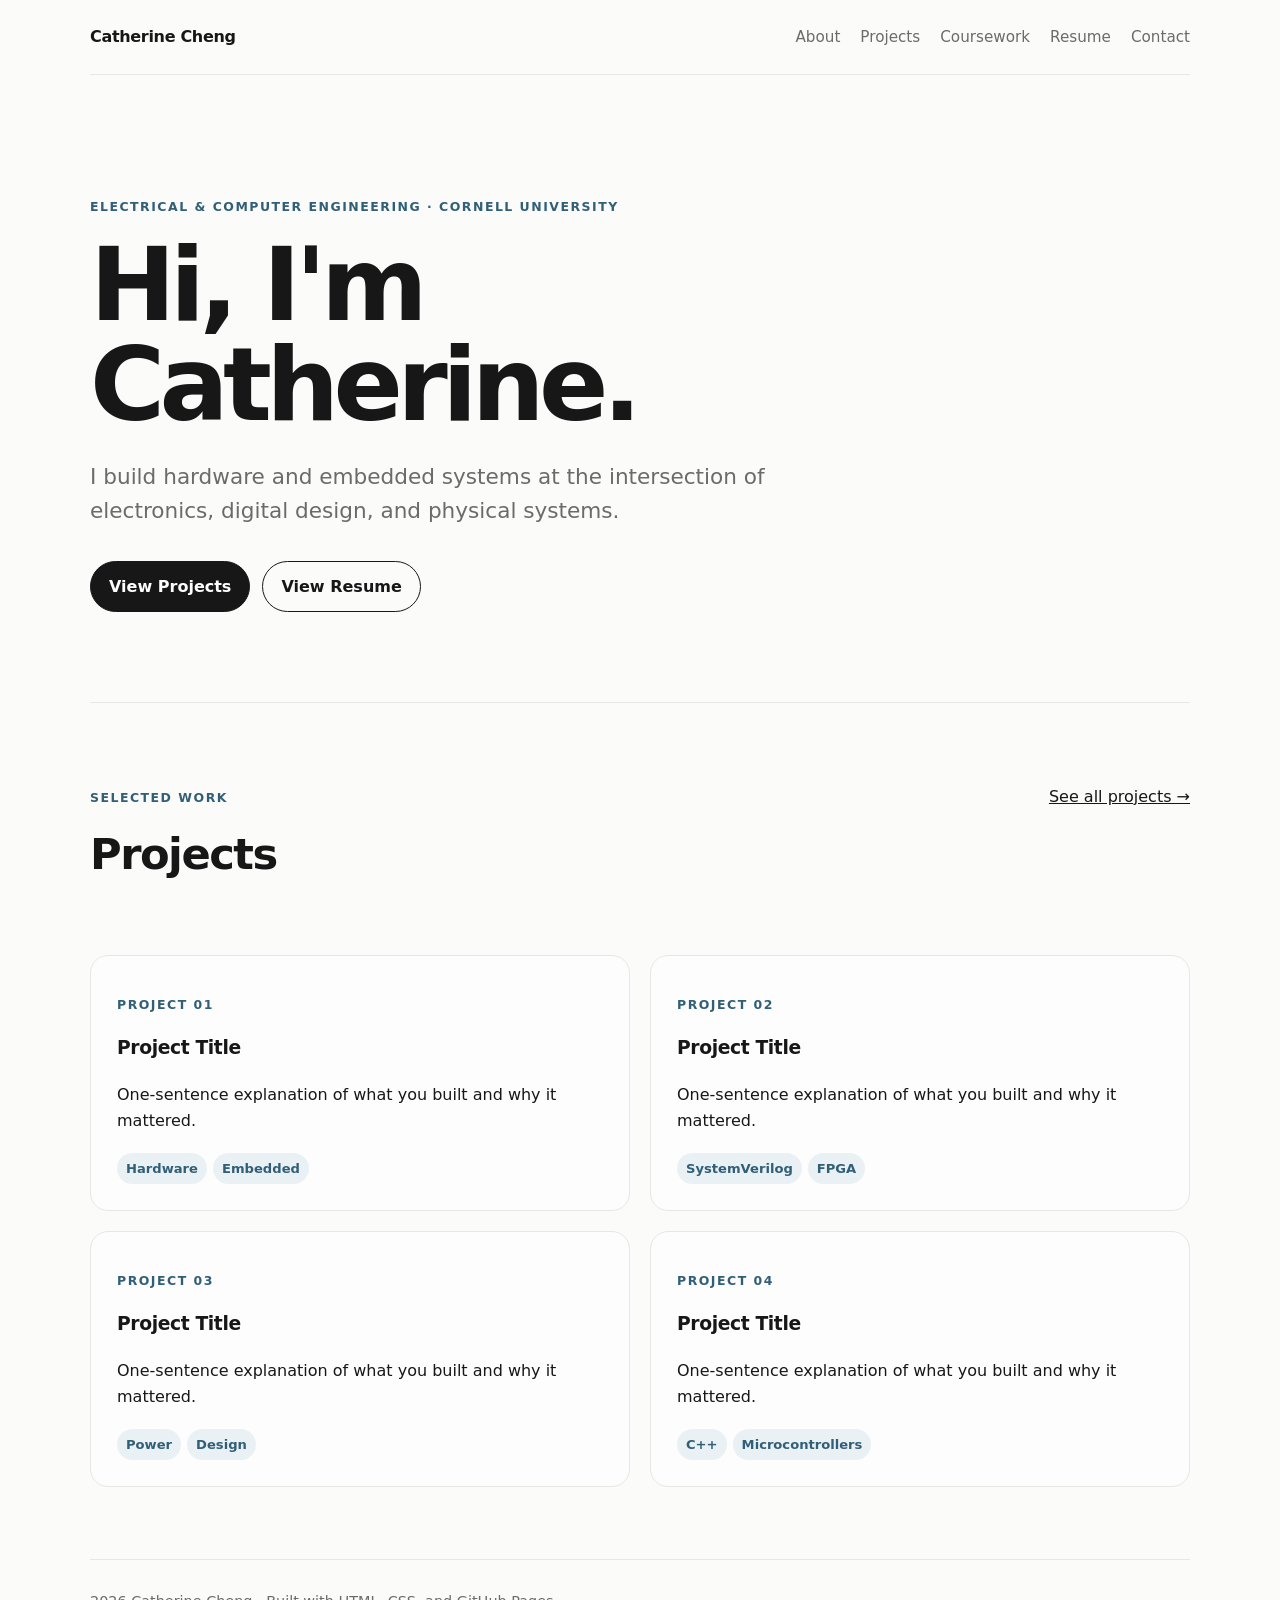
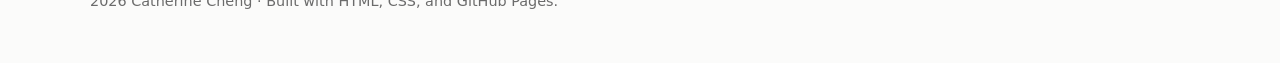
==== index.html @ 4ba86ce7 "Added initial files" ====
<!doctype html>
<html lang="en">
<head>
  <meta charset="utf-8">
  <meta name="viewport" content="width=device-width, initial-scale=1">
  <meta name="description" content="Catherine Cheng — Electrical and Computer Engineering portfolio.">
  <title>Catherine Cheng | ECE Portfolio</title>
  <link rel="stylesheet" href="css/styles.css">
</head>
<body>
<header class="site-header">
  <a class="brand" href="index.html">Catherine Cheng</a>
  <nav class="nav">
    <a href="about.html">About</a>
    <a href="projects.html">Projects</a>
    <a href="coursework.html">Coursework</a>
    <a href="resume.html">Resume</a>
    <a href="contact.html">Contact</a>
  </nav>
</header>
<main>
  <section class="hero">
    <p class="eyebrow">Electrical & Computer Engineering · Cornell University</p>
    <h1>Hi, I'm Catherine.</h1>
    <p class="lead">I build hardware and embedded systems at the intersection of electronics, digital design, and physical systems.</p>
    <div class="actions">
      <a class="button primary" href="projects.html">View Projects</a>
      <a class="button secondary" href="resume.html">View Resume</a>
    </div>
  </section>

  <section class="section">
    <div class="section-heading">
      <div>
        <p class="eyebrow">Selected work</p>
        <h2>Projects</h2>
      </div>
      <a href="projects.html">See all projects →</a>
    </div>

    <div class="grid">
      <article class="card">
        <a href="projects/project-one.html">
          <p class="eyebrow">Project 01</p>
          <h3>Project Title</h3>
          <p>One-sentence explanation of what you built and why it mattered.</p>
          <span class="tag">Hardware</span><span class="tag">Embedded</span>
        </a>
      </article>

      <article class="card">
        <a href="projects/project-two.html">
          <p class="eyebrow">Project 02</p>
          <h3>Project Title</h3>
          <p>One-sentence explanation of what you built and why it mattered.</p>
          <span class="tag">SystemVerilog</span><span class="tag">FPGA</span>
        </a>
      </article>

      <article class="card">
        <a href="projects/project-three.html">
          <p class="eyebrow">Project 03</p>
          <h3>Project Title</h3>
          <p>One-sentence explanation of what you built and why it mattered.</p>
          <span class="tag">Power</span><span class="tag">Design</span>
        </a>
      </article>

      <article class="card">
        <a href="projects/project-four.html">
          <p class="eyebrow">Project 04</p>
          <h3>Project Title</h3>
          <p>One-sentence explanation of what you built and why it mattered.</p>
          <span class="tag">C++</span><span class="tag">Microcontrollers</span>
        </a>
      </article>
    </div>
  </section>
</main>
<footer>
  <span id="year"></span> Catherine Cheng · Built with HTML, CSS, and GitHub Pages.
</footer>
<script src="js/main.js"></script>
</body>
</html>
---- css/styles.css ----
:root {
  --bg: #fbfbfa;
  --text: #171717;
  --muted: #6b6b6b;
  --line: #e7e7e3;
  --accent: #315f78;
  --accent-soft: #eaf1f4;
  --max-width: 1100px;
}

* { box-sizing: border-box; }

html { scroll-behavior: smooth; }

body {
  margin: 0;
  font-family: Inter, ui-sans-serif, system-ui, -apple-system, BlinkMacSystemFont, "Segoe UI", sans-serif;
  background: var(--bg);
  color: var(--text);
  line-height: 1.6;
}

a { color: inherit; }

.site-header {
  width: min(var(--max-width), calc(100% - 40px));
  margin: 0 auto;
  padding: 24px 0;
  display: flex;
  justify-content: space-between;
  align-items: center;
  gap: 24px;
  border-bottom: 1px solid var(--line);
}

.brand {
  font-weight: 750;
  text-decoration: none;
  letter-spacing: -0.02em;
}

.nav {
  display: flex;
  gap: 20px;
  flex-wrap: wrap;
}

.nav a {
  color: var(--muted);
  text-decoration: none;
  font-size: 0.95rem;
}

.nav a:hover { color: var(--accent); }

main {
  width: min(var(--max-width), calc(100% - 40px));
  margin: 0 auto;
}

.hero {
  padding: 110px 0 90px;
  max-width: 820px;
}

.eyebrow {
  color: var(--accent);
  font-weight: 700;
  text-transform: uppercase;
  letter-spacing: 0.12em;
  font-size: 0.78rem;
}

h1 {
  font-size: clamp(3rem, 8vw, 6.4rem);
  line-height: 0.98;
  letter-spacing: -0.055em;
  margin: 18px 0 24px;
}

h2 {
  font-size: clamp(1.8rem, 4vw, 2.7rem);
  letter-spacing: -0.035em;
  margin-top: 0;
}

h3 { letter-spacing: -0.02em; }

.lead {
  font-size: clamp(1.1rem, 2vw, 1.35rem);
  color: var(--muted);
  max-width: 700px;
}

.actions {
  display: flex;
  gap: 12px;
  margin-top: 32px;
  flex-wrap: wrap;
}

.button {
  display: inline-block;
  padding: 12px 18px;
  border-radius: 999px;
  text-decoration: none;
  border: 1px solid var(--text);
  font-weight: 650;
}

.button.primary {
  color: white;
  background: var(--text);
}

.button.secondary:hover { background: var(--accent-soft); }

.section {
  padding: 72px 0;
  border-top: 1px solid var(--line);
}

.section-heading {
  display: flex;
  justify-content: space-between;
  gap: 24px;
  align-items: baseline;
  margin-bottom: 30px;
}

.grid {
  display: grid;
  grid-template-columns: repeat(2, minmax(0, 1fr));
  gap: 20px;
}

.card {
  border: 1px solid var(--line);
  border-radius: 18px;
  padding: 26px;
  min-height: 230px;
  background: rgba(255,255,255,0.45);
  transition: transform 160ms ease, border-color 160ms ease;
}

.card:hover {
  transform: translateY(-3px);
  border-color: #c9d8df;
}

.card a {
  text-decoration: none;
}

.tag {
  display: inline-block;
  margin: 4px 6px 0 0;
  padding: 5px 9px;
  border-radius: 999px;
  background: var(--accent-soft);
  color: var(--accent);
  font-size: 0.82rem;
  font-weight: 650;
}

.page-header {
  padding: 85px 0 45px;
  max-width: 800px;
}

.page-header h1 {
  font-size: clamp(2.8rem, 7vw, 5.4rem);
}

.content {
  max-width: 780px;
  padding-bottom: 90px;
}

.content section {
  padding: 28px 0;
  border-top: 1px solid var(--line);
}

.project-hero {
  padding: 80px 0 48px;
}

.project-image {
  aspect-ratio: 16 / 8;
  border: 1px solid var(--line);
  border-radius: 18px;
  display: grid;
  place-items: center;
  color: var(--muted);
  background: linear-gradient(135deg, #f3f6f7, #fafafa);
  margin-bottom: 48px;
}

footer {
  width: min(var(--max-width), calc(100% - 40px));
  margin: 0 auto;
  border-top: 1px solid var(--line);
  padding: 30px 0 50px;
  color: var(--muted);
  font-size: 0.9rem;
}

@media (max-width: 720px) {
  .site-header {
    align-items: flex-start;
    flex-direction: column;
  }

  .nav { gap: 14px; }

  .hero { padding: 75px 0 60px; }

  .grid { grid-template-columns: 1fr; }

  .section-heading {
    align-items: flex-start;
    flex-direction: column;
  }
}
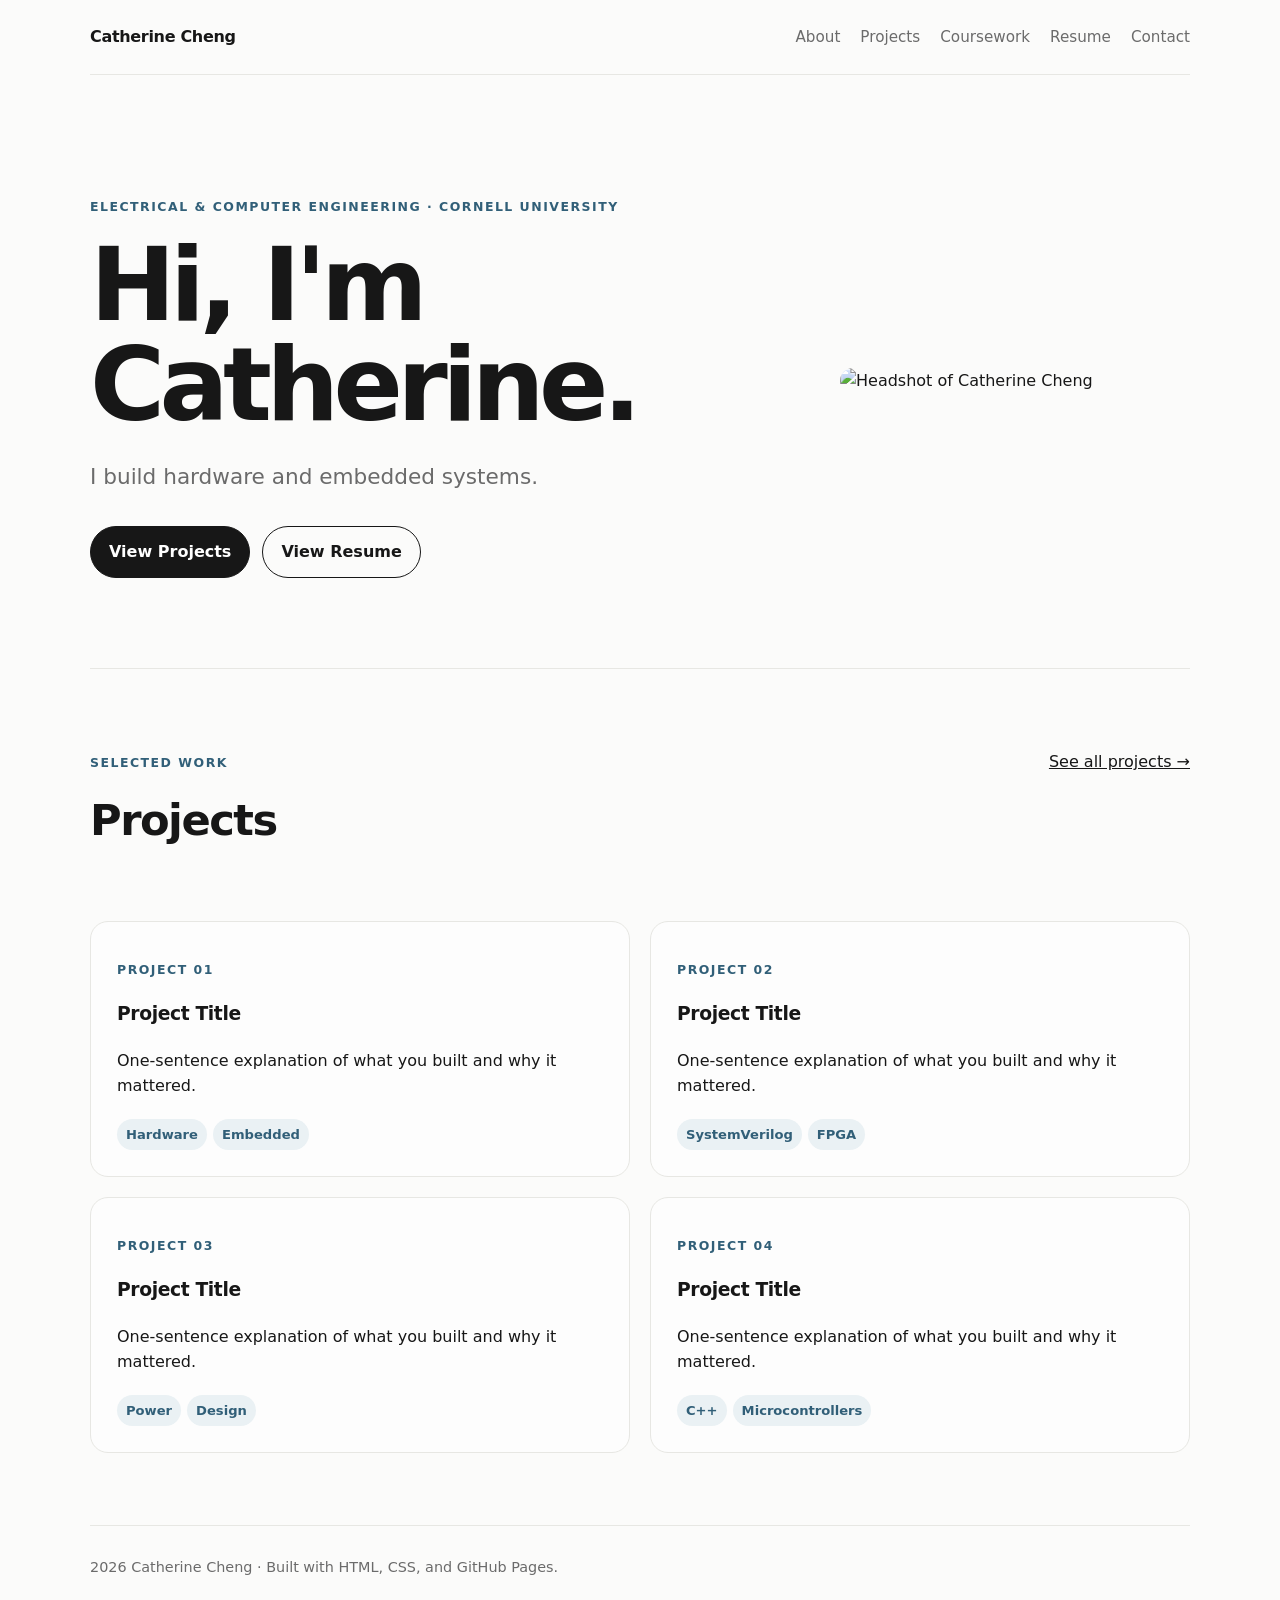
==== commit 82154bb5: "initial tiny rv1 project draft completed" ====
--- a/index.html
+++ b/index.html
@@ -20,12 +20,30 @@
 </header>
 <main>
   <section class="hero">
-    <p class="eyebrow">Electrical & Computer Engineering · Cornell University</p>
-    <h1>Hi, I'm Catherine.</h1>
-    <p class="lead">I build hardware and embedded systems at the intersection of electronics, digital design, and physical systems.</p>
-    <div class="actions">
-      <a class="button primary" href="projects.html">View Projects</a>
-      <a class="button secondary" href="resume.html">View Resume</a>
+    <div class="hero-content">
+
+      <div class="hero-text">
+        <p class="eyebrow">
+          Electrical & Computer Engineering · Cornell University
+        </p>
+
+        <h1>Hi, I'm Catherine.</h1>
+
+        <p class="lead">
+          I build hardware and embedded systems.
+        </p>
+
+        <div class="actions">
+          <a class="button primary" href="projects.html">View Projects</a>
+          <a class="button secondary" href="resume.html">View Resume</a>
+        </div>
+      </div>
+
+      <div class="hero-photo">
+        <img src="assets/images/headshot.jpg"
+            alt="Headshot of Catherine Cheng">
+      </div>
+
     </div>
   </section>
 
--- a/css/styles.css
+++ b/css/styles.css
@@ -168,8 +168,10 @@
   max-width: 800px;
 }
 
-.page-header h1 {
-  font-size: clamp(2.8rem, 7vw, 5.4rem);
+.project-intro h1 {
+  font-size: clamp(2.4rem, 4vw, 4rem);
+  line-height: 1.1;
+  margin-bottom: 28px;
 }
 
 .content {
@@ -223,3 +225,213 @@
     flex-direction: column;
   }
 }
+
+/* Homepage hero with headshot */
+
+.hero {
+  max-width: none;
+}
+
+.hero-content {
+  display: flex;
+  align-items: center;
+  justify-content: flex-start;
+  gap: 50px;
+}
+
+.hero-text {
+  flex: 1;
+  max-width: 700px;
+}
+
+.hero-photo {
+  flex-shrink: 0;
+}
+
+.hero-photo img {
+  width: 260px;
+  height: auto;
+  border-radius: 18px;
+  display: block;
+}
+
+/* Stack the photo and text on smaller screens */
+@media (max-width: 800px) {
+  .hero-content {
+    flex-direction: column-reverse;
+    align-items: flex-start;
+    gap: 40px;
+  }
+
+  .hero-photo img {
+    width: 240px;
+    height: 300px;
+  }
+}
+
+/* =========================
+   PROJECT PAGES
+   ========================= */
+
+.project-section {
+  padding: 55px 0 70px;
+  border-top: 1px solid var(--line);
+}
+
+.project-split {
+  display: grid;
+  grid-template-columns: minmax(0, 1fr) minmax(0, 1fr);
+  gap: 56px;
+  align-items: center;
+}
+
+.project-split.reverse .project-media {
+  order: 2;
+}
+
+.project-split.reverse .project-copy {
+  order: 1;
+}
+
+.project-copy {
+  max-width: 520px;
+}
+
+.project-copy p {
+  color: var(--muted);
+  font-size: 1.02rem;
+}
+
+.project-media img {
+  width: 100%;
+  max-height: 430px;
+  object-fit: contain;
+  border-radius: 14px;
+  border: 1px solid var(--line);
+  background: white;
+}
+
+.project-media figcaption {
+  margin-top: 10px;
+  color: var(--muted);
+  font-size: 0.88rem;
+  line-height: 1.5;
+}
+
+.critical-path-box {
+  margin-top: 22px;
+  padding: 16px 18px;
+  border-radius: 12px;
+  background: var(--accent-soft);
+  font-size: 0.92rem;
+  line-height: 1.55;
+}
+
+.figure-grid {
+  display: grid;
+  grid-template-columns: repeat(2, minmax(0, 1fr));
+  gap: 24px;
+  margin-top: 28px;
+}
+
+.figure-grid img {
+  width: 100%;
+  max-height: 320px;
+  object-fit: contain;
+}
+
+@media (max-width: 820px) {
+  .project-split,
+  .figure-grid {
+    grid-template-columns: 1fr;
+  }
+
+  .project-split.reverse .project-media,
+  .project-split.reverse .project-copy {
+    order: initial;
+  }
+
+  .project-copy {
+    max-width: none;
+  }
+}
+
+/* =========================================
+   RESTORE PROJECT STATS
+   ========================================= */
+
+.project-stats {
+  display: grid;
+  grid-template-columns: repeat(4, 1fr);
+  gap: 16px;
+  padding-bottom: 70px;
+}
+
+.stat-card {
+  border: 1px solid var(--line);
+  border-radius: 16px;
+  padding: 22px;
+  background: rgba(255, 255, 255, 0.45);
+}
+
+.stat-number {
+  display: block;
+  font-size: 1.7rem;
+  font-weight: 750;
+  letter-spacing: -0.03em;
+}
+
+.stat-label {
+  display: block;
+  margin-top: 4px;
+  color: var(--muted);
+  font-size: 0.9rem;
+}
+
+
+/* =========================================
+   RESTORE DESIGN TAKEAWAYS
+   ========================================= */
+
+.takeaway-grid {
+  display: grid;
+  grid-template-columns: repeat(3, 1fr);
+  gap: 18px;
+  margin-top: 30px;
+}
+
+.takeaway-card {
+  border: 1px solid var(--line);
+  border-radius: 16px;
+  padding: 24px;
+  background: rgba(255, 255, 255, 0.45);
+}
+
+.takeaway-card h3 {
+  margin-top: 0;
+}
+
+.takeaway-card p {
+  margin-bottom: 0;
+}
+
+
+/* =========================================
+   MOBILE
+   ========================================= */
+
+@media (max-width: 800px) {
+
+  .project-stats {
+    grid-template-columns: repeat(2, 1fr);
+  }
+
+  .takeaway-grid {
+    grid-template-columns: 1fr;
+  }
+
+}
+
+.project-tags {
+  margin-bottom: 50px;
+}
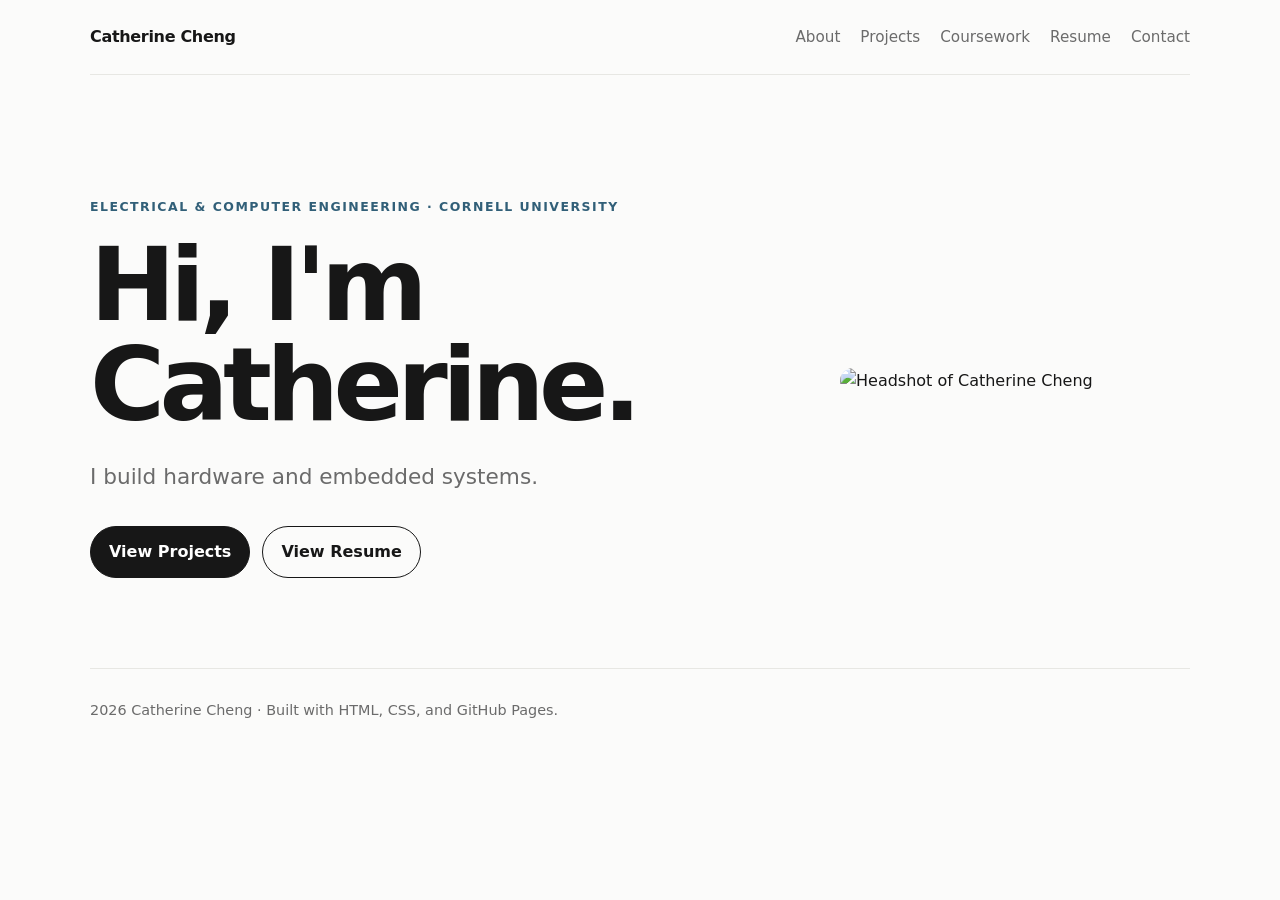
==== commit c3bd5e10: "test uart demo video" ====
--- a/index.html
+++ b/index.html
@@ -47,53 +47,6 @@
     </div>
   </section>
 
-  <section class="section">
-    <div class="section-heading">
-      <div>
-        <p class="eyebrow">Selected work</p>
-        <h2>Projects</h2>
-      </div>
-      <a href="projects.html">See all projects →</a>
-    </div>
-
-    <div class="grid">
-      <article class="card">
-        <a href="projects/project-one.html">
-          <p class="eyebrow">Project 01</p>
-          <h3>Project Title</h3>
-          <p>One-sentence explanation of what you built and why it mattered.</p>
-          <span class="tag">Hardware</span><span class="tag">Embedded</span>
-        </a>
-      </article>
-
-      <article class="card">
-        <a href="projects/project-two.html">
-          <p class="eyebrow">Project 02</p>
-          <h3>Project Title</h3>
-          <p>One-sentence explanation of what you built and why it mattered.</p>
-          <span class="tag">SystemVerilog</span><span class="tag">FPGA</span>
-        </a>
-      </article>
-
-      <article class="card">
-        <a href="projects/project-three.html">
-          <p class="eyebrow">Project 03</p>
-          <h3>Project Title</h3>
-          <p>One-sentence explanation of what you built and why it mattered.</p>
-          <span class="tag">Power</span><span class="tag">Design</span>
-        </a>
-      </article>
-
-      <article class="card">
-        <a href="projects/project-four.html">
-          <p class="eyebrow">Project 04</p>
-          <h3>Project Title</h3>
-          <p>One-sentence explanation of what you built and why it mattered.</p>
-          <span class="tag">C++</span><span class="tag">Microcontrollers</span>
-        </a>
-      </article>
-    </div>
-  </section>
 </main>
 <footer>
   <span id="year"></span> Catherine Cheng · Built with HTML, CSS, and GitHub Pages.
--- a/css/styles.css
+++ b/css/styles.css
@@ -274,7 +274,7 @@
    ========================= */
 
 .project-section {
-  padding: 55px 0 70px;
+  padding: 40px 0;
   border-top: 1px solid var(--line);
 }
 
@@ -434,4 +434,555 @@
 
 .project-tags {
   margin-bottom: 50px;
+}
+
+/* =========================
+   CHALLENGES & DEBUGGING
+   ========================= */
+
+.challenge-intro {
+  max-width: 720px;
+  color: var(--muted);
+  margin-bottom: 38px;
+}
+
+.challenge-list {
+  display: grid;
+  gap: 22px;
+}
+
+.challenge-item {
+  border: 1px solid var(--line);
+  border-radius: 16px;
+  padding: 30px;
+  background: rgba(255, 255, 255, 0.45);
+}
+
+.challenge-heading {
+  display: flex;
+  align-items: center;
+  gap: 14px;
+  margin-bottom: 18px;
+}
+
+.challenge-heading h3 {
+  margin: 0;
+  font-size: 1.25rem;
+}
+
+.challenge-number {
+  color: var(--accent);
+  font-size: 0.78rem;
+  font-weight: 700;
+  letter-spacing: 0.1em;
+}
+
+.challenge-item p {
+  max-width: 800px;
+}
+
+.solution-box {
+  margin-top: 22px;
+  padding: 16px 18px;
+  border-left: 3px solid var(--accent);
+  background: var(--accent-soft);
+  border-radius: 0 10px 10px 0;
+  font-size: 0.94rem;
+  line-height: 1.6;
+}
+
+@media (max-width: 800px) {
+  .challenge-item {
+    padding: 22px;
+  }
+}
+
+/* =========================
+   RESUME PAGE
+   ========================= */
+
+.resume-page {
+  width: min(900px, calc(100% - 40px));
+  margin: 0 auto;
+}
+
+.resume-header {
+  padding: 70px 0 35px;
+}
+
+.resume-title-row {
+  display: flex;
+  align-items: end;
+  justify-content: space-between;
+  gap: 30px;
+}
+
+.resume-title-row h1 {
+  margin-bottom: 10px;
+}
+
+.resume-title-row p {
+  margin-bottom: 0;
+  color: var(--muted);
+}
+
+.resume-viewer {
+  margin-bottom: 80px;
+  border: 1px solid var(--line);
+  border-radius: 14px;
+  overflow: hidden;
+  background: white;
+}
+
+.resume-viewer iframe {
+  display: block;
+  width: 100%;
+  height: 850px;
+  border: none;
+}
+
+@media (max-width: 800px) {
+
+  .resume-title-row {
+    align-items: flex-start;
+    flex-direction: column;
+  }
+
+  .resume-viewer iframe {
+    height: 750px;
+  }
+
+}
+
+/* =========================
+   COURSEWORK PAGE
+   ========================= */
+
+.coursework-page {
+  width: min(1000px, calc(100% - 40px));
+  margin: 0 auto;
+}
+
+.coursework-header {
+  padding: 65px 0 35px;
+  max-width: 760px;
+}
+
+.coursework-header h1 {
+  font-size: clamp(3rem, 7vw, 6rem);
+  line-height: 1;
+  margin-bottom: 16px;
+}
+
+.coursework-lead {
+  color: var(--muted);
+  font-size: 1.08rem;
+  max-width: 680px;
+}
+
+.course-grid {
+  display: grid;
+  grid-template-columns: repeat(2, minmax(0, 1fr));
+  gap: 16px;
+  padding-bottom: 80px;
+}
+
+.course-card {
+  border: 1px solid var(--line);
+  border-radius: 14px;
+  padding: 20px 22px;
+  background: rgba(255, 255, 255, 0.45);
+}
+
+.course-card h2 {
+  font-size: 1.08rem;
+  margin: 0 0 8px;
+  letter-spacing: -0.01em;
+}
+
+.course-card p {
+  margin: 0;
+  color: var(--muted);
+  font-size: 0.94rem;
+  line-height: 1.55;
+}
+
+@media (max-width: 760px) {
+  .course-grid {
+    grid-template-columns: 1fr;
+  }
+}
+
+/* =========================
+   PROJECT COVER IMAGES
+   ========================= */
+
+.project-card {
+  overflow: hidden;
+}
+
+.project-card > a {
+  display: block;
+  text-decoration: none;
+  color: inherit;
+}
+
+.project-cover {
+  width: 100%;
+  height: auto;
+  display: block;
+  margin: 18px 0;
+  border-radius: 12px;
+}
+
+.project-card-content {
+  padding: 22px;
+}
+
+.project-card-content h3 {
+  margin-top: 6px;
+  margin-bottom: 10px;
+}
+
+.project-card-content > p {
+  color: var(--muted);
+}
+
+.project-card-tags {
+  margin-top: 18px;
+}
+
+.feedback-grid {
+  display: grid;
+  grid-template-columns: repeat(2, 1fr);
+  gap: 14px;
+  margin: 25px 0;
+}
+
+.feedback-card {
+  border: 1px solid var(--line);
+  border-radius: 12px;
+  padding: 18px;
+  background: rgba(255, 255, 255, 0.45);
+}
+
+.feedback-card p {
+  margin: 6px 0 0;
+  color: var(--muted);
+}
+
+@media (max-width: 700px) {
+  .feedback-grid {
+    grid-template-columns: 1fr;
+  }
+}
+
+
+/* ==========================================
+   BIRDSONG SYNTHESIZER
+   ========================================== */
+
+
+/* Signal-flow diagram */
+
+.signal-flow {
+  display: flex;
+  align-items: center;
+  justify-content: center;
+  gap: 12px;
+  flex-wrap: wrap;
+  padding: 28px 0;
+}
+
+.signal-block {
+  min-width: 135px;
+  padding: 16px 18px;
+  border: 1px solid var(--line);
+  border-radius: 12px;
+  text-align: center;
+  background: rgba(255, 255, 255, 0.45);
+}
+
+.signal-block strong {
+  display: block;
+  margin-bottom: 4px;
+  font-size: 0.95rem;
+}
+
+.signal-block span {
+  display: block;
+  color: var(--muted);
+  font-size: 0.82rem;
+}
+
+.signal-arrow {
+  color: var(--muted);
+  font-size: 1.25rem;
+}
+
+
+/* Birdsong stats */
+
+.birdsynth-stats {
+  margin-top: 30px;
+}
+
+
+/* Compose mode */
+
+.compose-demo {
+  margin: 28px 0;
+  padding: 24px;
+  border: 1px solid var(--line);
+  border-radius: 14px;
+  background: rgba(255, 255, 255, 0.45);
+}
+
+.compose-label {
+  margin-bottom: 12px;
+  color: var(--muted);
+  font-size: 0.82rem;
+  text-transform: uppercase;
+  letter-spacing: 0.08em;
+}
+
+.compose-label:not(:first-child) {
+  margin-top: 25px;
+}
+
+.compose-keys,
+.compose-sequence {
+  display: flex;
+  align-items: center;
+  gap: 9px;
+  flex-wrap: wrap;
+}
+
+.compose-keys span,
+.compose-sequence span {
+  width: 38px;
+  height: 38px;
+
+  display: flex;
+  align-items: center;
+  justify-content: center;
+
+  border: 1px solid var(--line);
+  border-radius: 8px;
+
+  font-weight: 600;
+}
+
+.compose-sequence b {
+  color: var(--muted);
+  font-weight: 400;
+}
+
+
+/* YouTube demo */
+
+.video-wrapper {
+  position: relative;
+  width: 100%;
+  padding-bottom: 56.25%;
+  margin-top: 25px;
+
+  overflow: hidden;
+  border-radius: 14px;
+  border: 1px solid var(--line);
+}
+
+.video-wrapper iframe {
+  position: absolute;
+  inset: 0;
+
+  width: 100%;
+  height: 100%;
+
+  border: 0;
+}
+
+
+/* Mobile */
+
+@media (max-width: 700px) {
+
+  .signal-flow {
+    flex-direction: column;
+  }
+
+  .signal-arrow {
+    transform: rotate(90deg);
+  }
+
+}
+
+/* UART system overview */
+
+.system-overview-block {
+  margin-top: 38px;
+}
+
+.overview-figure {
+  max-width: 1000px;
+  margin: 24px auto 0;
+}
+
+.overview-figure img {
+  display: block;
+  width: 100%;
+  height: auto;
+  object-fit: contain;
+  border-radius: 10px;
+}
+
+.overview-figure figcaption {
+  margin-top: 10px;
+  color: var(--muted);
+  font-size: 0.85rem;
+  line-height: 1.5;
+}
+
+
+
+/* UART system overview diagram */
+
+.uart-overview-figure {
+  max-width: 820px;
+  margin: 28px auto 0;
+}
+
+.uart-overview-figure img {
+  display: block;
+  width: 100%;
+  height: auto;
+  object-fit: contain;
+  border-radius: 10px;
+}
+
+.uart-overview-figure figcaption {
+  margin-top: 9px;
+  color: var(--muted);
+  font-size: 0.85rem;
+  line-height: 1.5;
+}
+
+
+.project-links {
+  margin-top: 22px;
+}
+
+.project-button {
+  display: inline-flex;
+  align-items: center;
+  gap: 7px;
+
+  padding: 10px 16px;
+
+  border: 1px solid var(--text);
+  border-radius: 8px;
+
+  color: var(--text);
+  text-decoration: none;
+  font-size: 0.9rem;
+  font-weight: 600;
+
+  transition: 0.2s ease;
+}
+
+.project-button:hover {
+  transform: translateY(-2px);
+  background: var(--text);
+  color: var(--bg);
+}
+
+
+/* UART project demo video */
+
+.uart-video-wrapper {
+  position: relative;
+  width: 100%;
+  max-width: 680px;
+  aspect-ratio: 16 / 9;
+
+  margin: 22px 0 0;
+
+  overflow: hidden;
+  border-radius: 12px;
+  border: 1px solid var(--line);
+}
+
+.uart-video-wrapper iframe {
+  position: absolute;
+  inset: 0;
+
+  width: 100%;
+  height: 100%;
+
+  border: 0;
+}
+
+/* =========================
+   UART PROJECT DEMO
+   ========================= */
+
+.demo-section {
+  text-align: left;
+}
+
+.demo-heading {
+  max-width: 700px;
+  margin: 0 0 24px 0;
+}
+
+.demo-heading .section-number {
+  margin-bottom: 6px;
+}
+
+.demo-heading h2 {
+  margin-top: 0;
+  margin-bottom: 12px;
+}
+
+.demo-heading p {
+  color: var(--muted);
+  line-height: 1.65;
+}
+
+
+/* Video */
+
+.uart-video-wrapper {
+  position: relative;
+
+  width: min(100%, 680px);
+  aspect-ratio: 16 / 9;
+
+  margin: 0;                 /* keeps video on the left */
+
+  overflow: hidden;
+
+  border: 1px solid var(--line);
+  border-radius: 14px;
+
+  box-shadow: 0 10px 30px rgba(0, 0, 0, 0.08);
+}
+
+.uart-video-wrapper iframe {
+  position: absolute;
+  inset: 0;
+
+  width: 100%;
+  height: 100%;
+
+  border: 0;
+}
+
+
+/* YouTube button */
+
+.demo-youtube-link {
+  display: flex;
+  justify-content: flex-start;   /* button on left */
+  margin-top: 18px;
 }
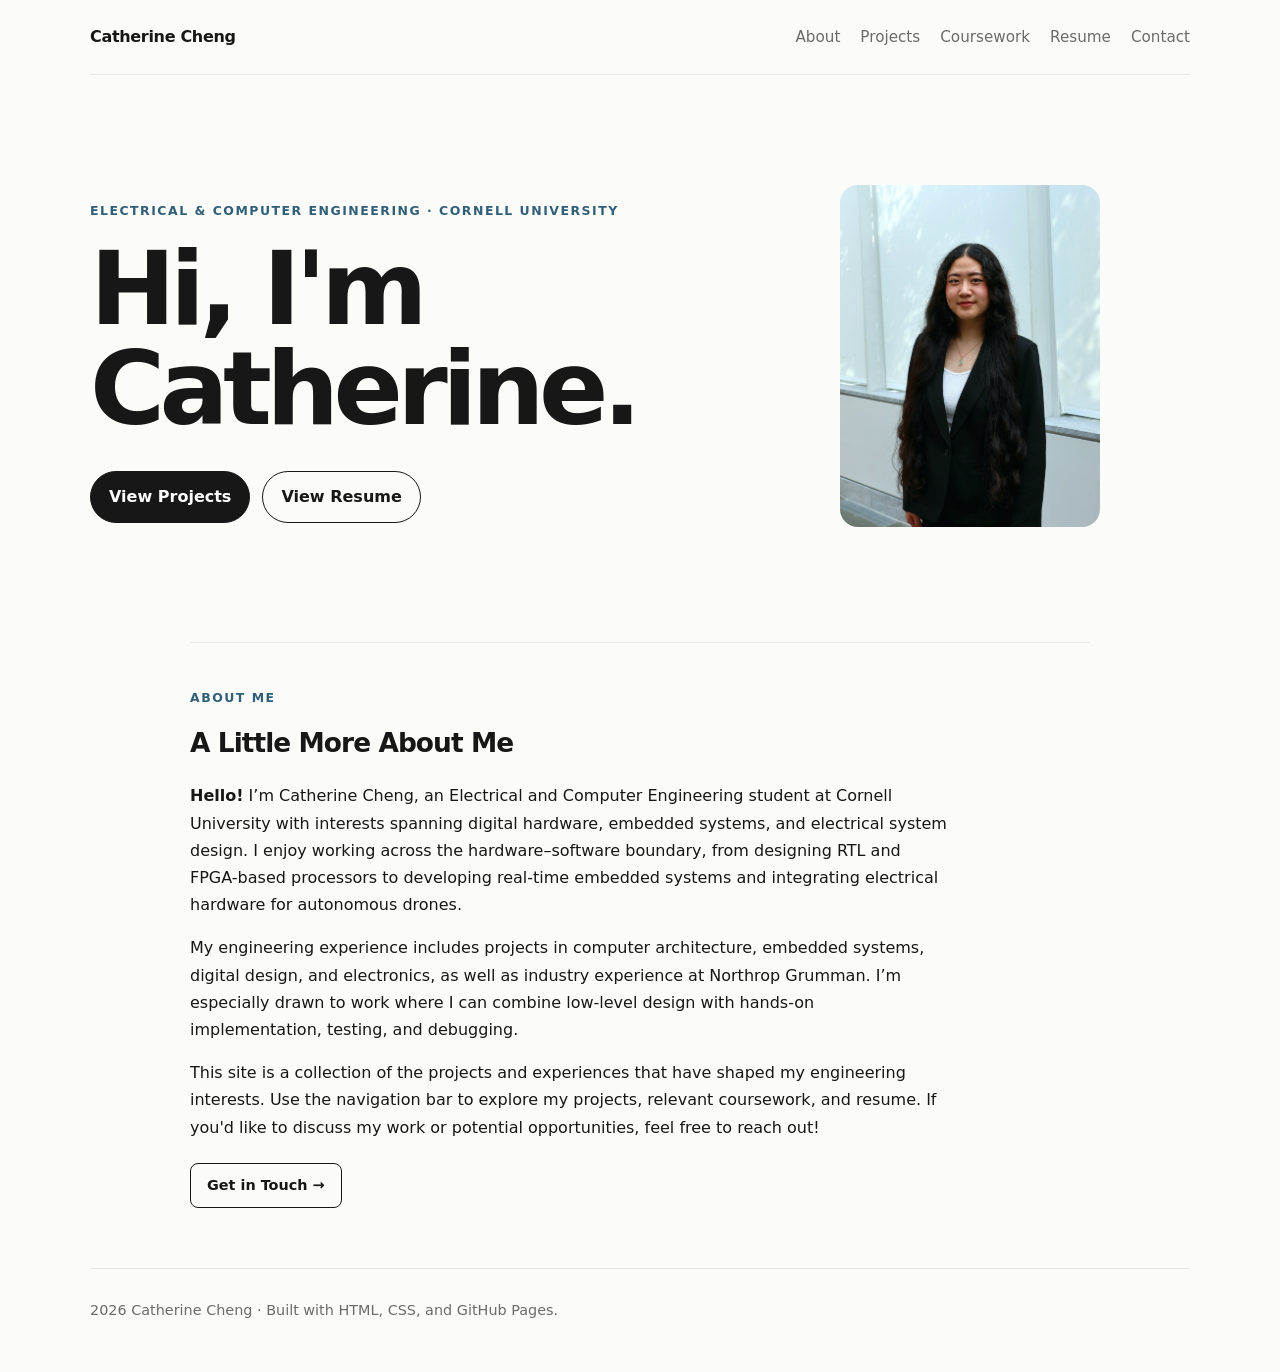
==== commit 4d10be81: "added files" ====
--- a/index.html
+++ b/index.html
@@ -29,9 +29,9 @@
 
         <h1>Hi, I'm Catherine.</h1>
 
-        <p class="lead">
+        <!-- <p class="lead">
           I build hardware and embedded systems.
-        </p>
+        </p> -->
 
         <div class="actions">
           <a class="button primary" href="projects.html">View Projects</a>
@@ -47,6 +47,51 @@
     </div>
   </section>
 
+<!-- =========================
+     ABOUT
+     ========================= -->
+
+<section class="home-about">
+
+  <div class="home-about-content">
+
+    <p class="eyebrow">ABOUT ME</p>
+
+    <h2>A Little More About Me</h2>
+
+    <p>
+      <strong>Hello!</strong> I’m Catherine Cheng, an Electrical and
+      Computer Engineering student at Cornell University with interests
+      spanning digital hardware, embedded systems, and electrical system
+      design. I enjoy working across the hardware–software boundary, from
+      designing RTL and FPGA-based processors to developing real-time
+      embedded systems and integrating electrical hardware for autonomous
+      drones.
+    </p>
+
+    <p>
+      My engineering experience includes projects in computer architecture,
+      embedded systems, digital design, and electronics, as well as industry
+      experience at Northrop Grumman. I’m especially drawn to work where I
+      can combine low-level design with hands-on implementation, testing,
+      and debugging.
+    </p>
+
+    <p>
+      This site is a collection of the projects and experiences that have
+      shaped my engineering interests. Use the navigation bar to explore my
+      projects, relevant coursework, and resume. If you'd like to discuss my
+      work or potential opportunities, feel free to reach out!
+    </p>
+
+    <a class="project-button" href="contact.html">
+      Get in Touch →
+    </a>
+
+  </div>
+
+</section>
+
 </main>
 <footer>
   <span id="year"></span> Catherine Cheng · Built with HTML, CSS, and GitHub Pages.
--- a/css/styles.css
+++ b/css/styles.css
@@ -985,4 +985,311 @@
   display: flex;
   justify-content: flex-start;   /* button on left */
   margin-top: 18px;
+}
+
+
+/* Clickable project demo */
+
+.demo-video-link {
+  width: min(100%, 520px);
+  margin-top: 20px;
+}
+
+.demo-video-link a {
+  position: relative;
+  display: block;
+}
+
+.demo-video-link img {
+  display: block;
+  width: 100%;
+  height: auto;
+
+  border-radius: 12px;
+  border: 1px solid var(--line);
+
+  transition: transform 0.2s ease, opacity 0.2s ease;
+}
+
+.demo-video-link a:hover img {
+  transform: translateY(-2px);
+  opacity: 0.9;
+}
+
+
+/* Play icon */
+
+.play-button {
+  position: absolute;
+  top: 50%;
+  left: 50%;
+
+  transform: translate(-50%, -50%);
+
+  width: 62px;
+  height: 62px;
+
+  display: flex;
+  align-items: center;
+  justify-content: center;
+
+  border-radius: 50%;
+
+  background: rgba(0, 0, 0, 0.78);
+  color: white;
+
+  font-size: 25px;
+
+  pointer-events: none;
+}
+
+
+/* Caption */
+
+.demo-caption {
+  max-width: 520px;
+  margin-top: 10px;
+
+  color: var(--muted);
+  font-size: 0.85rem;
+  line-height: 1.5;
+}
+
+/* ==========================================
+   MY ROLE + DEMO SIDE-BY-SIDE
+   ========================================== */
+
+.role-demo-grid {
+  display: grid;
+  grid-template-columns: 1fr 1fr;
+  gap: 55px;
+  align-items: start;
+}
+
+.role-column,
+.demo-column {
+  min-width: 0;
+}
+
+.role-column h2,
+.demo-column h2 {
+  margin-top: 0;
+}
+
+.role-column p,
+.demo-column p {
+  line-height: 1.65;
+}
+
+
+/* Demo thumbnail */
+
+.demo-video-link {
+  width: 100%;
+  max-width: 480px;
+  margin-top: 18px;
+}
+
+.demo-video-link a {
+  position: relative;
+  display: block;
+}
+
+.demo-video-link img {
+  display: block;
+  width: 100%;
+  height: auto;
+
+  border-radius: 12px;
+  border: 1px solid var(--line);
+
+  transition: transform 0.2s ease, opacity 0.2s ease;
+}
+
+.demo-video-link a:hover img {
+  transform: translateY(-2px);
+  opacity: 0.9;
+}
+
+
+/* Play button */
+
+.play-button {
+  position: absolute;
+  top: 50%;
+  left: 50%;
+
+  transform: translate(-50%, -50%);
+
+  width: 36px;
+  height: 36px;
+
+  display: flex;
+  align-items: center;
+  justify-content: center;
+
+  border-radius: 50%;
+
+  background: rgba(0, 0, 0, 0.78);
+  color: white;
+
+  font-size: 21px;
+
+  pointer-events: none;
+}
+
+
+/* Caption */
+
+.demo-caption {
+  max-width: 480px;
+  margin-top: 9px;
+
+  color: var(--muted);
+  font-size: 0.85rem;
+}
+
+
+/* Stack on smaller screens */
+
+@media (max-width: 800px) {
+
+  .role-demo-grid {
+    grid-template-columns: 1fr;
+    gap: 35px;
+  }
+
+}
+
+/* ==========================================
+   DRONE PROJECT
+   ========================================== */
+
+.compact-section-intro {
+  max-width: 760px;
+  margin-bottom: 24px;
+}
+
+
+/* Electrical design cards */
+
+.drone-two-card-grid {
+  display: grid;
+  grid-template-columns: 1fr 1fr;
+  gap: 28px;
+}
+
+.drone-work-card {
+  min-width: 0;
+}
+
+.drone-work-card img,
+.drone-pdf-preview {
+  width: 100%;
+  height: 400px;
+
+  border-radius: 12px;
+  border: 1px solid var(--line);
+  overflow: hidden;
+}
+
+.drone-work-card img {
+  display: block;
+  object-fit: cover;
+}
+
+.drone-pdf-preview object {
+  width: 100%;
+  height: 100%;
+}
+
+.drone-work-card h3 {
+  margin: 14px 0 6px;
+  font-size: 1.05rem;
+}
+
+.drone-work-card p {
+  margin-top: 0;
+  color: var(--muted);
+  line-height: 1.55;
+}
+
+
+/* Flight controller section */
+
+.drone-compact-row {
+  display: grid;
+  grid-template-columns: 1fr 1.1fr;
+  gap: 50px;
+  align-items: center;
+}
+
+.drone-skill-boxes {
+  display: grid;
+  grid-template-columns: repeat(3, 1fr);
+  gap: 10px;
+}
+
+.drone-skill-boxes div {
+  padding: 18px 14px;
+
+  border: 1px solid var(--line);
+  border-radius: 10px;
+}
+
+.drone-skill-boxes strong {
+  display: block;
+  margin-bottom: 5px;
+}
+
+.drone-skill-boxes span {
+  color: var(--muted);
+  font-size: 0.82rem;
+  line-height: 1.4;
+}
+
+
+/* Mobile */
+
+@media (max-width: 800px) {
+
+  .drone-two-card-grid,
+  .drone-compact-row {
+    grid-template-columns: 1fr;
+  }
+
+  .drone-skill-boxes {
+    grid-template-columns: 1fr;
+  }
+
+}
+
+/* ==========================================
+   HOME ABOUT
+   ========================================== */
+
+.home-about {
+  max-width: 900px;
+  margin: 25px auto 60px;
+  padding-top: 32px;
+  border-top: 1px solid var(--line);
+}
+
+.home-about-content {
+  max-width: 760px;
+}
+
+.home-about-content h2 {
+  margin-top: 5px;
+  margin-bottom: 18px;
+  font-size: 1.65rem;
+}
+
+.home-about-content p {
+  line-height: 1.7;
+  margin-bottom: 14px;
+}
+
+.home-about-content .project-button {
+  margin-top: 8px;
 }
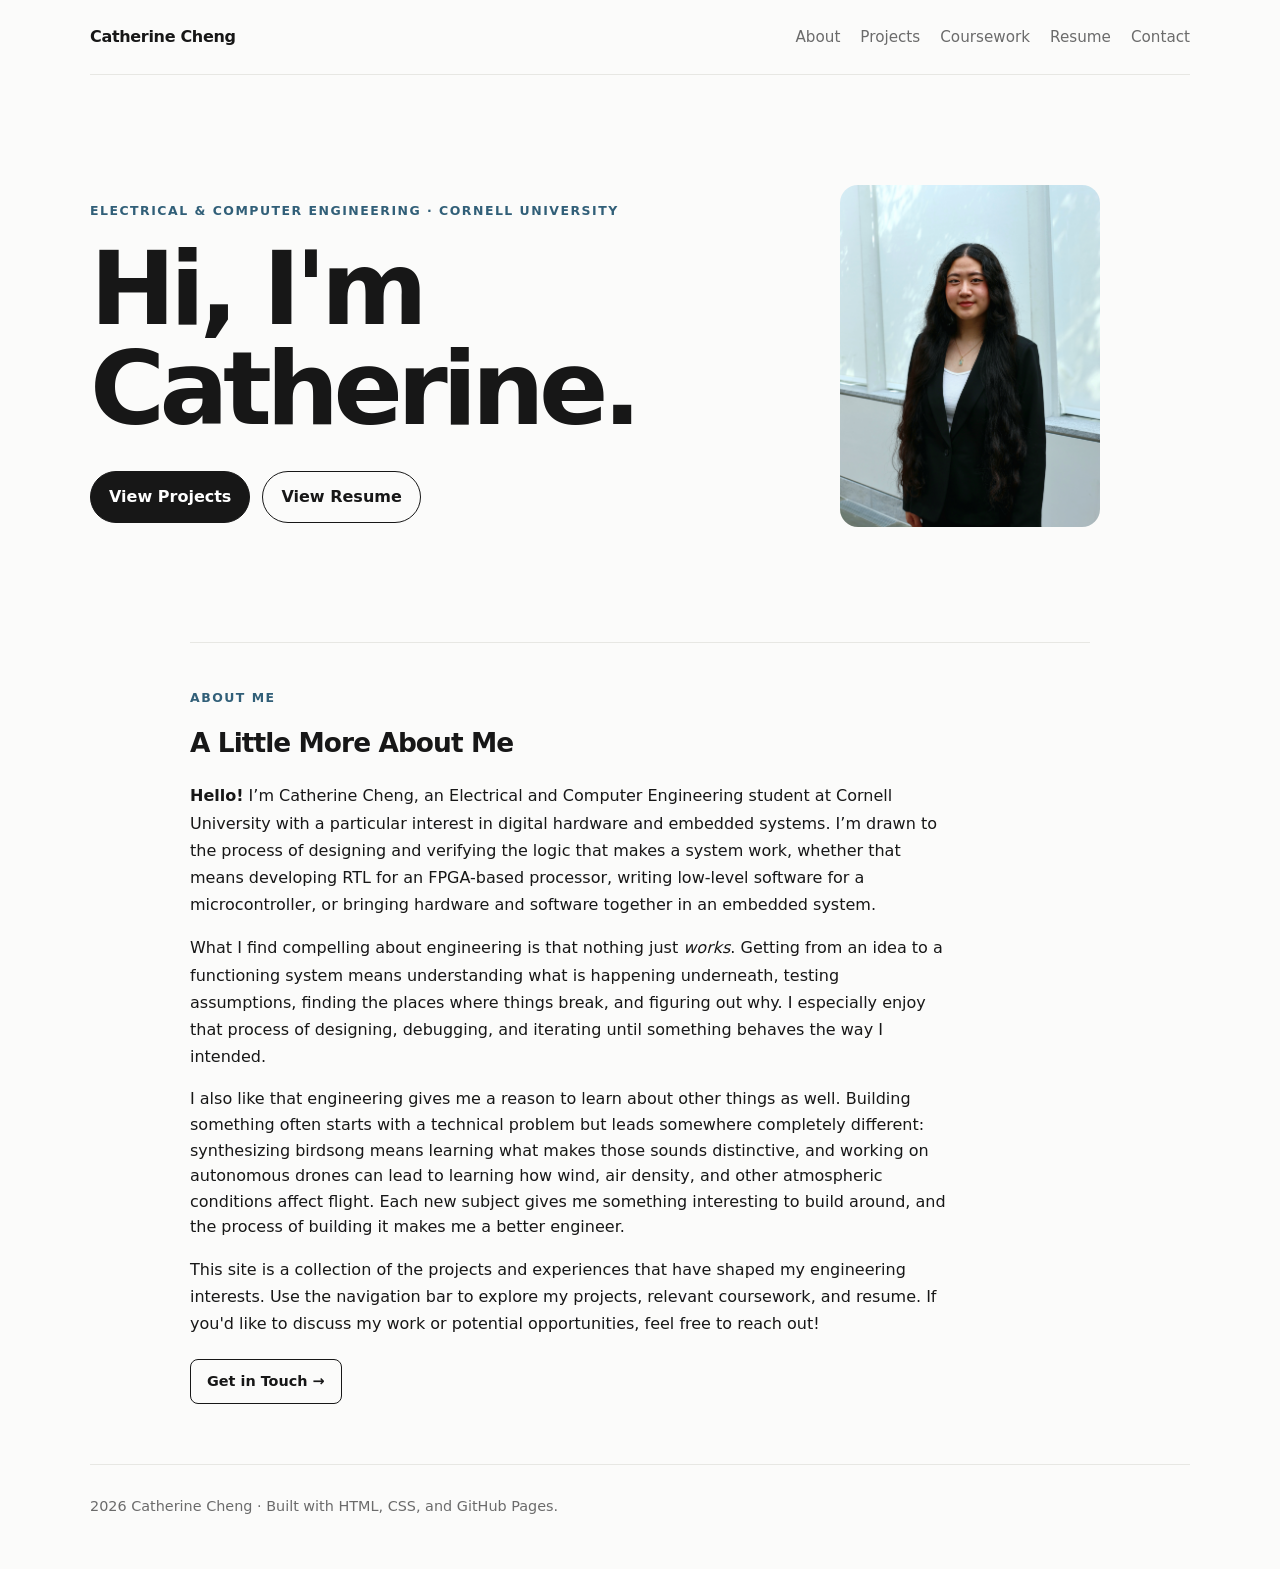
==== commit fb291f84: "cleaned up projects" ====
--- a/index.html
+++ b/index.html
@@ -60,22 +60,18 @@
     <h2>A Little More About Me</h2>
 
     <p>
-      <strong>Hello!</strong> I’m Catherine Cheng, an Electrical and
-      Computer Engineering student at Cornell University with interests
-      spanning digital hardware, embedded systems, and electrical system
-      design. I enjoy working across the hardware–software boundary, from
-      designing RTL and FPGA-based processors to developing real-time
-      embedded systems and integrating electrical hardware for autonomous
-      drones.
+      <strong>Hello!</strong> I’m Catherine Cheng, an Electrical and Computer Engineering student at Cornell University with a particular interest in digital hardware and embedded systems. I’m drawn to the process of designing and verifying the logic that makes a system work, whether that means developing RTL for an FPGA-based processor, writing low-level software for a microcontroller, or bringing hardware and software together in an embedded system.
+
     </p>
 
     <p>
-      My engineering experience includes projects in computer architecture,
-      embedded systems, digital design, and electronics, as well as industry
-      experience at Northrop Grumman. I’m especially drawn to work where I
-      can combine low-level design with hands-on implementation, testing,
-      and debugging.
+      What I find compelling about engineering is that nothing just <i>works</i>. Getting from an idea to a functioning system means understanding what is happening underneath, testing assumptions, finding the places where things break, and figuring out why. I especially enjoy that process of designing, debugging, and iterating until something behaves the way I intended.
+
     </p>
+
+    </p>
+    I also like that engineering gives me a reason to learn about other things as well. Building something often starts with a technical problem but leads somewhere completely different: synthesizing birdsong means learning what makes those sounds distinctive, and working on autonomous drones can lead to learning how wind, air density, and other atmospheric conditions affect flight. Each new subject gives me something interesting to build around, and the process of building it makes me a better engineer.
+    <p>
 
     <p>
       This site is a collection of the projects and experiences that have
--- a/css/styles.css
+++ b/css/styles.css
@@ -1292,4 +1292,63 @@
 
 .home-about-content .project-button {
   margin-top: 8px;
+}
+
+/* ==========================================
+   BIRD SYNTH — ISR TIMING SUMMARY
+   ========================================== */
+
+.timing-summary {
+  width: 100%;
+  margin: 32px auto 0;
+
+  display: flex;
+  justify-content: center;
+  align-items: stretch;
+  gap: 24px;
+}
+
+.timing-stat {
+  width: 260px;
+  min-height: 95px;
+  padding: 20px 24px;
+
+  display: flex;
+  flex-direction: column;
+  justify-content: center;
+  align-items: center;
+
+  border: 1px solid var(--line);
+  border-radius: 12px;
+
+  text-align: center;
+}
+
+.timing-value {
+  display: block;
+  font-size: 1.35rem;
+  font-weight: 700;
+  line-height: 1.2;
+}
+
+.timing-label {
+  display: block;
+  margin-top: 7px;
+
+  color: var(--muted);
+  font-size: 0.9rem;
+  line-height: 1.3;
+}
+
+@media (max-width: 850px) {
+
+  .timing-summary {
+    flex-direction: column;
+    align-items: center;
+  }
+
+  .timing-stat {
+    width: min(100%, 400px);
+  }
+
 }
